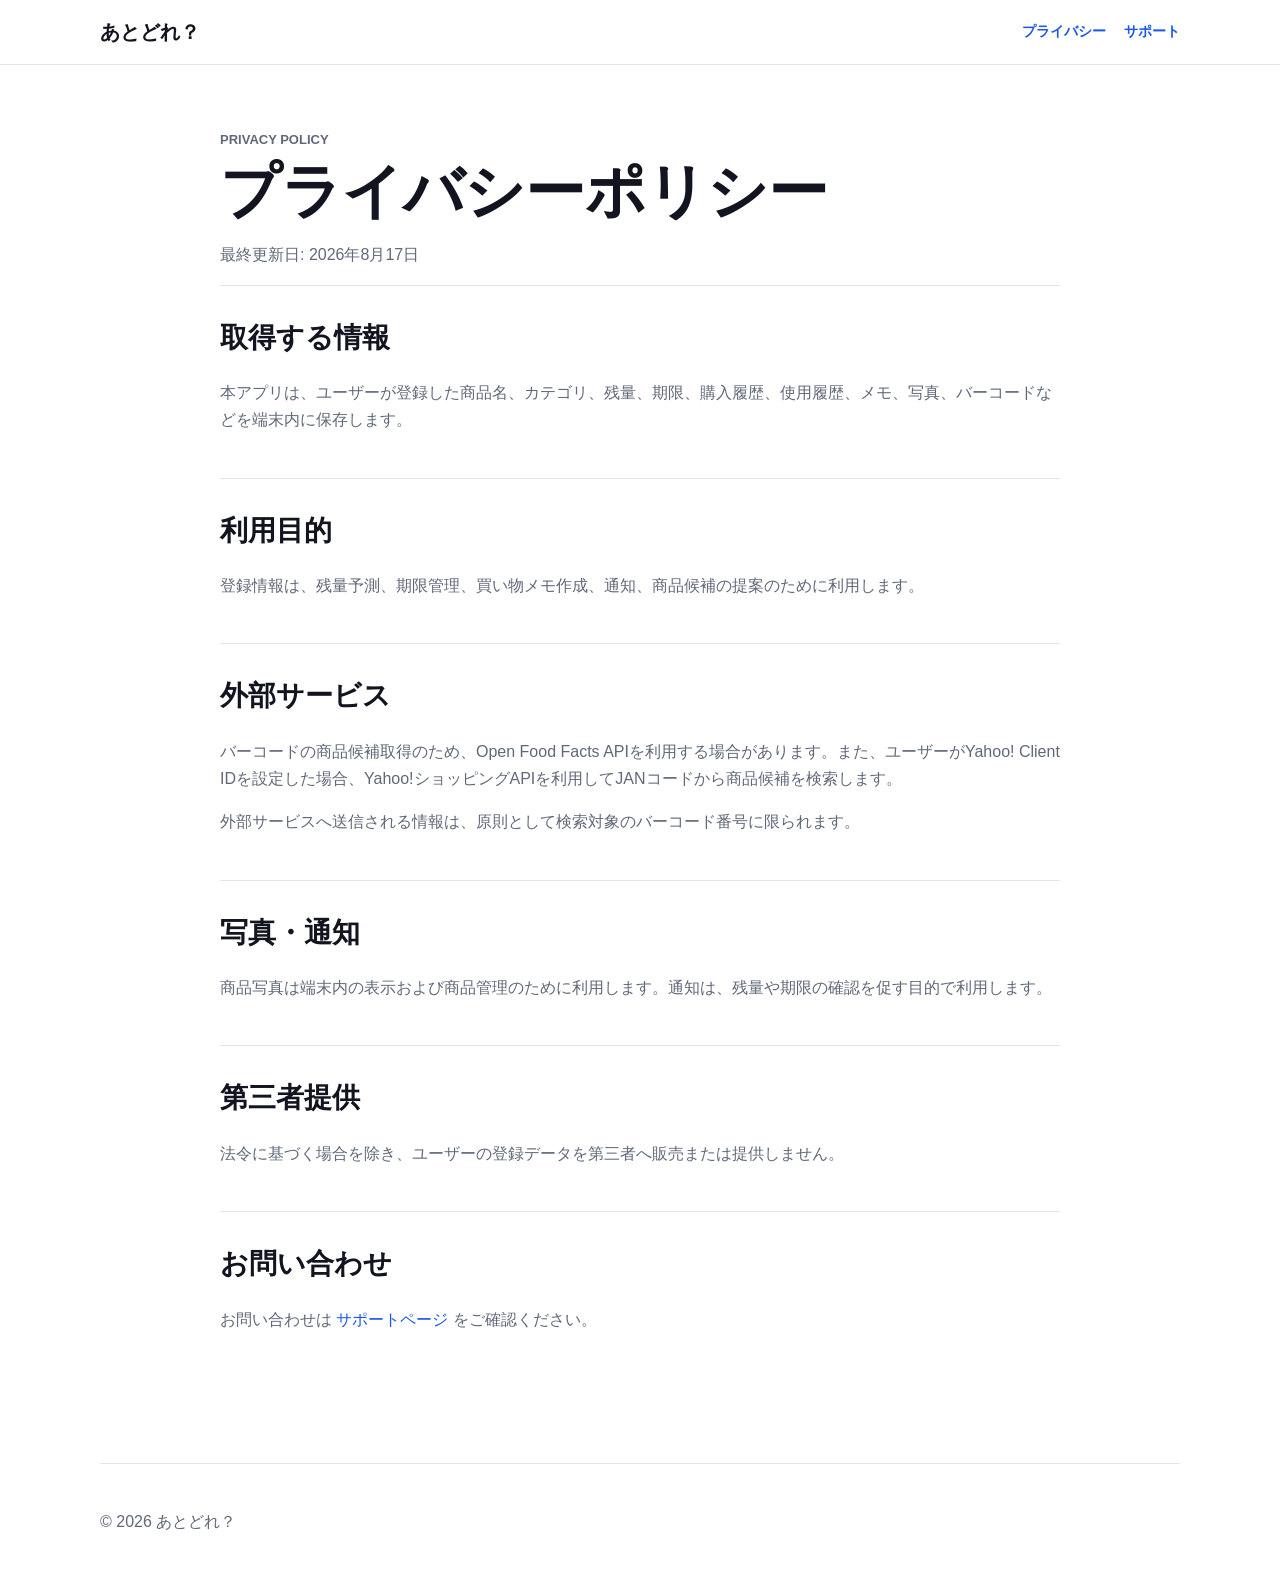
==== docs/privacy.html @ f625e5c3 "Add inventory app features and GitHub Pages site" ====
<!doctype html>
<html lang="ja">
<head>
    <meta charset="utf-8">
    <meta name="viewport" content="width=device-width, initial-scale=1">
    <title>プライバシーポリシー | あとどれ？</title>
    <meta name="description" content="あとどれ？のプライバシーポリシーです。">
    <link rel="stylesheet" href="styles.css">
</head>
<body>
    <header class="site-header">
        <nav class="nav" aria-label="サイト内ナビゲーション">
            <a class="brand" href="./">あとどれ？</a>
            <div class="nav-links">
                <a href="./privacy.html">プライバシー</a>
                <a href="./support.html">サポート</a>
            </div>
        </nav>
    </header>

    <main class="document">
        <p class="eyebrow">Privacy Policy</p>
        <h1>プライバシーポリシー</h1>
        <p>最終更新日: 2026年8月17日</p>

        <section>
            <h2>取得する情報</h2>
            <p>本アプリは、ユーザーが登録した商品名、カテゴリ、残量、期限、購入履歴、使用履歴、メモ、写真、バーコードなどを端末内に保存します。</p>
        </section>

        <section>
            <h2>利用目的</h2>
            <p>登録情報は、残量予測、期限管理、買い物メモ作成、通知、商品候補の提案のために利用します。</p>
        </section>

        <section>
            <h2>外部サービス</h2>
            <p>バーコードの商品候補取得のため、Open Food Facts APIを利用する場合があります。また、ユーザーがYahoo! Client IDを設定した場合、Yahoo!ショッピングAPIを利用してJANコードから商品候補を検索します。</p>
            <p>外部サービスへ送信される情報は、原則として検索対象のバーコード番号に限られます。</p>
        </section>

        <section>
            <h2>写真・通知</h2>
            <p>商品写真は端末内の表示および商品管理のために利用します。通知は、残量や期限の確認を促す目的で利用します。</p>
        </section>

        <section>
            <h2>第三者提供</h2>
            <p>法令に基づく場合を除き、ユーザーの登録データを第三者へ販売または提供しません。</p>
        </section>

        <section>
            <h2>お問い合わせ</h2>
            <p>お問い合わせは <a href="./support.html">サポートページ</a> をご確認ください。</p>
        </section>
    </main>

    <footer class="footer">
        <p>&copy; 2026 あとどれ？</p>
    </footer>
</body>
</html>
---- docs/styles.css ----
:root {
    color-scheme: light;
    --ink: #12151f;
    --muted: #606879;
    --line: #dfe4ee;
    --surface: #f7f9fc;
    --accent: #1957e8;
    --accent-soft: #e9efff;
    --green: #1f8f55;
    --orange: #d46b08;
}

* {
    box-sizing: border-box;
}

body {
    margin: 0;
    font-family: -apple-system, BlinkMacSystemFont, "Hiragino Sans", "Yu Gothic", "YuGothic", "Segoe UI", sans-serif;
    color: var(--ink);
    background: #ffffff;
    line-height: 1.7;
}

a {
    color: var(--accent);
    text-decoration: none;
}

a:hover {
    text-decoration: underline;
}

.site-header {
    border-bottom: 1px solid var(--line);
    background: rgba(255, 255, 255, 0.92);
    position: sticky;
    top: 0;
    backdrop-filter: blur(14px);
    z-index: 10;
}

.nav {
    width: min(1080px, calc(100% - 32px));
    margin: 0 auto;
    min-height: 64px;
    display: flex;
    align-items: center;
    justify-content: space-between;
    gap: 20px;
}

.brand {
    color: var(--ink);
    font-weight: 800;
    font-size: 20px;
}

.nav-links {
    display: flex;
    gap: 18px;
    font-weight: 650;
    font-size: 14px;
}

.hero {
    width: min(1080px, calc(100% - 32px));
    margin: 0 auto;
    min-height: calc(100vh - 64px);
    display: grid;
    grid-template-columns: minmax(0, 1.05fr) minmax(280px, 0.95fr);
    gap: 48px;
    align-items: center;
    padding: 56px 0;
}

.eyebrow {
    margin: 0 0 10px;
    color: var(--accent);
    font-weight: 800;
    letter-spacing: 0;
    text-transform: uppercase;
    font-size: 13px;
}

h1 {
    margin: 0 0 18px;
    font-size: clamp(44px, 7vw, 82px);
    line-height: 1.04;
    letter-spacing: 0;
}

.lead {
    margin: 0;
    color: var(--muted);
    font-size: 20px;
    max-width: 620px;
}

.actions {
    display: flex;
    flex-wrap: wrap;
    gap: 12px;
    margin-top: 32px;
}

.button {
    display: inline-flex;
    align-items: center;
    justify-content: center;
    min-height: 44px;
    padding: 0 18px;
    border-radius: 8px;
    font-weight: 750;
    border: 1px solid var(--line);
}

.button.primary {
    color: #ffffff;
    background: var(--accent);
    border-color: var(--accent);
}

.button.secondary {
    color: var(--ink);
    background: #ffffff;
}

.app-preview {
    display: flex;
    justify-content: center;
}

.phone {
    width: min(330px, 100%);
    border: 1px solid #cfd6e4;
    border-radius: 34px;
    padding: 14px;
    background: #111827;
    box-shadow: 0 24px 80px rgba(17, 24, 39, 0.18);
}

.phone-top {
    width: 84px;
    height: 6px;
    border-radius: 99px;
    background: #303949;
    margin: 0 auto 14px;
}

.screen {
    min-height: 470px;
    border-radius: 24px;
    background: #ffffff;
    padding: 22px;
    display: grid;
    align-content: start;
    gap: 14px;
}

.summary-row,
.item {
    border: 1px solid var(--line);
    border-radius: 8px;
    padding: 14px;
    display: flex;
    justify-content: space-between;
    gap: 14px;
}

.summary-row {
    background: var(--accent-soft);
    color: var(--accent);
}

.item.critical b {
    color: #c62828;
}

.item.soon b {
    color: var(--orange);
}

.item.fine b {
    color: var(--green);
}

.section {
    width: min(1080px, calc(100% - 32px));
    margin: 0 auto;
    padding: 72px 0;
}

.section.muted {
    width: 100%;
    padding: 56px max(16px, calc((100% - 1080px) / 2));
    background: var(--surface);
    border-top: 1px solid var(--line);
    border-bottom: 1px solid var(--line);
}

.section h2,
.document h2 {
    margin: 0 0 18px;
    font-size: 28px;
    letter-spacing: 0;
}

.feature-grid {
    display: grid;
    grid-template-columns: repeat(4, minmax(0, 1fr));
    gap: 16px;
}

.feature-grid article {
    border: 1px solid var(--line);
    border-radius: 8px;
    padding: 18px;
    background: #ffffff;
}

.feature-grid h3 {
    margin: 0 0 8px;
    font-size: 18px;
}

.feature-grid p,
.section p,
.document p {
    color: var(--muted);
}

.document {
    width: min(840px, calc(100% - 32px));
    margin: 0 auto;
    padding: 64px 0 86px;
}

.document h1 {
    font-size: clamp(38px, 6vw, 60px);
}

.document section {
    padding: 28px 0;
    border-top: 1px solid var(--line);
}

.document h3 {
    margin: 22px 0 4px;
}

.footer {
    width: min(1080px, calc(100% - 32px));
    margin: 0 auto;
    padding: 28px 0 40px;
    color: var(--muted);
    border-top: 1px solid var(--line);
}

@media (max-width: 760px) {
    .hero {
        grid-template-columns: 1fr;
        min-height: auto;
        padding-top: 42px;
    }

    .feature-grid {
        grid-template-columns: 1fr;
    }

    .nav {
        align-items: flex-start;
        flex-direction: column;
        padding: 14px 0;
        gap: 8px;
    }

    .screen {
        min-height: 380px;
    }
}
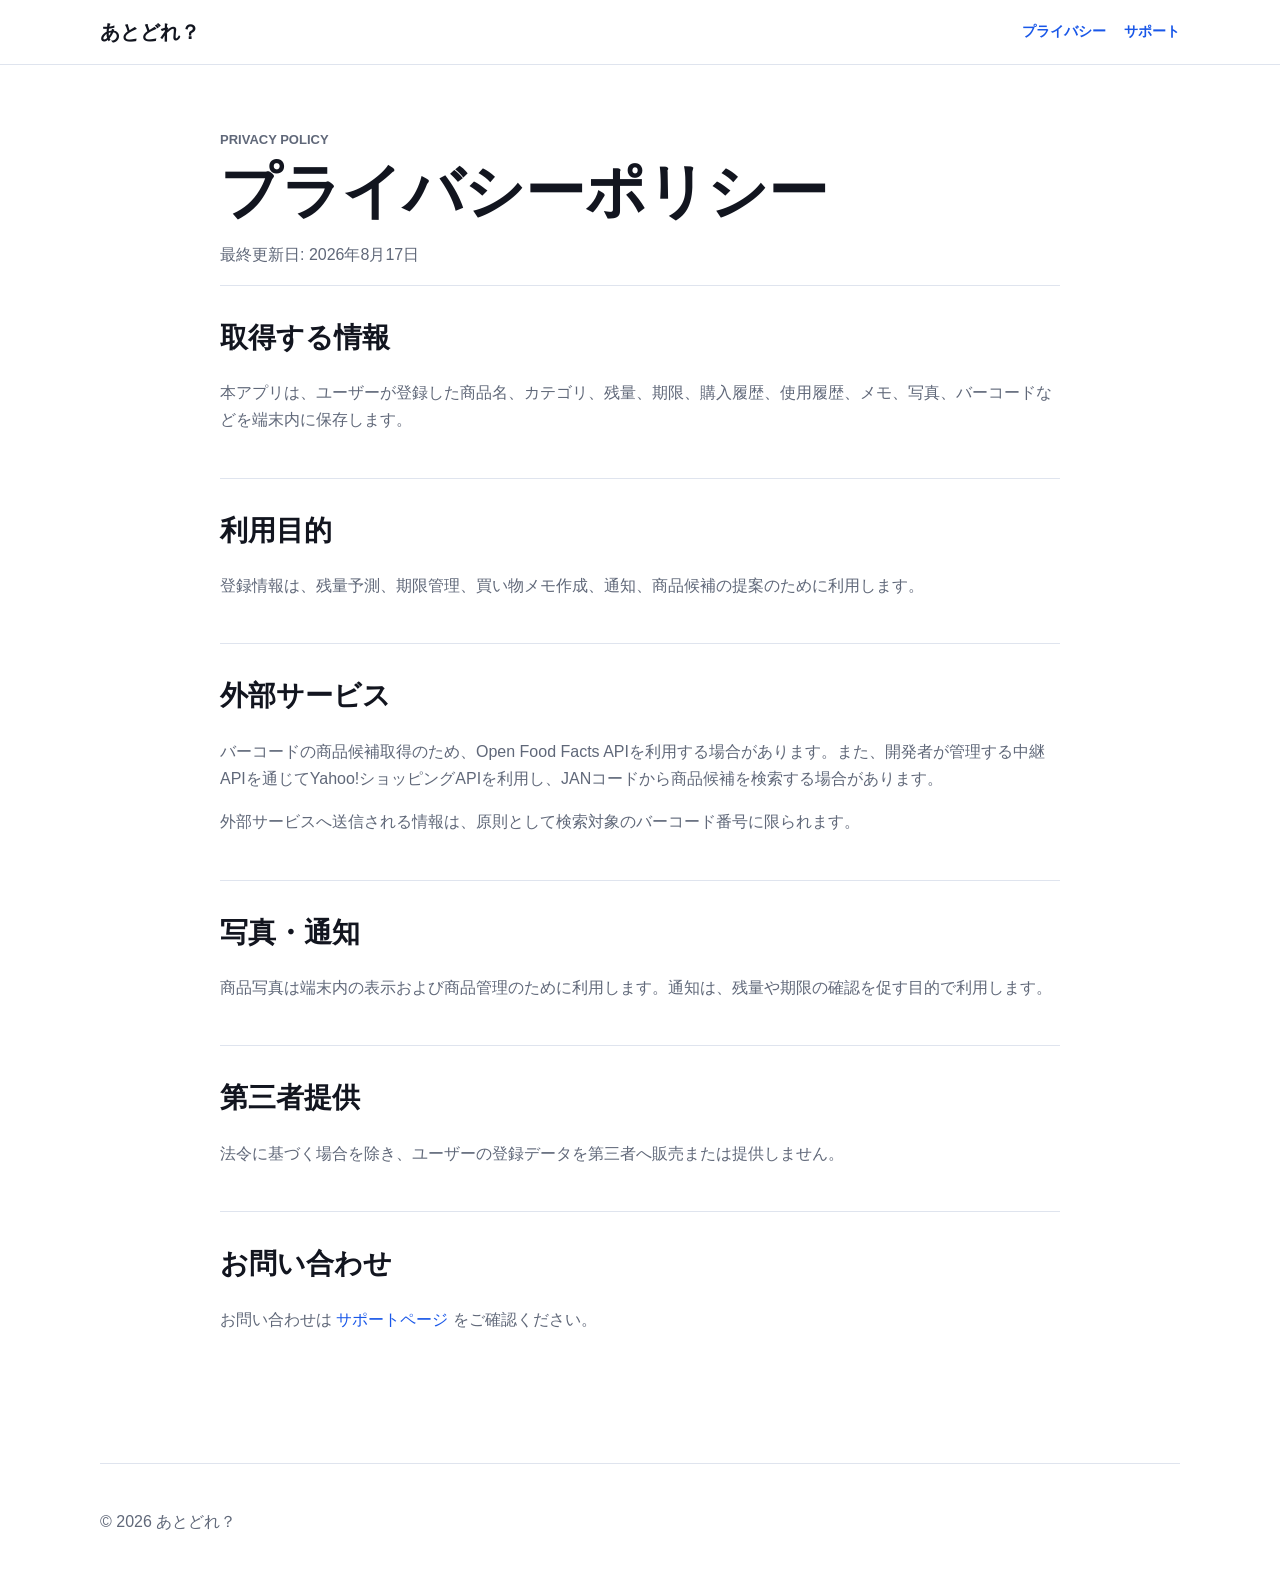
==== commit e2e5cca4: "Add Yahoo barcode proxy integration" ====
--- a/docs/privacy.html
+++ b/docs/privacy.html
@@ -35,7 +35,7 @@
 
         <section>
             <h2>外部サービス</h2>
-            <p>バーコードの商品候補取得のため、Open Food Facts APIを利用する場合があります。また、ユーザーがYahoo! Client IDを設定した場合、Yahoo!ショッピングAPIを利用してJANコードから商品候補を検索します。</p>
+            <p>バーコードの商品候補取得のため、Open Food Facts APIを利用する場合があります。また、開発者が管理する中継APIを通じてYahoo!ショッピングAPIを利用し、JANコードから商品候補を検索する場合があります。</p>
             <p>外部サービスへ送信される情報は、原則として検索対象のバーコード番号に限られます。</p>
         </section>
 
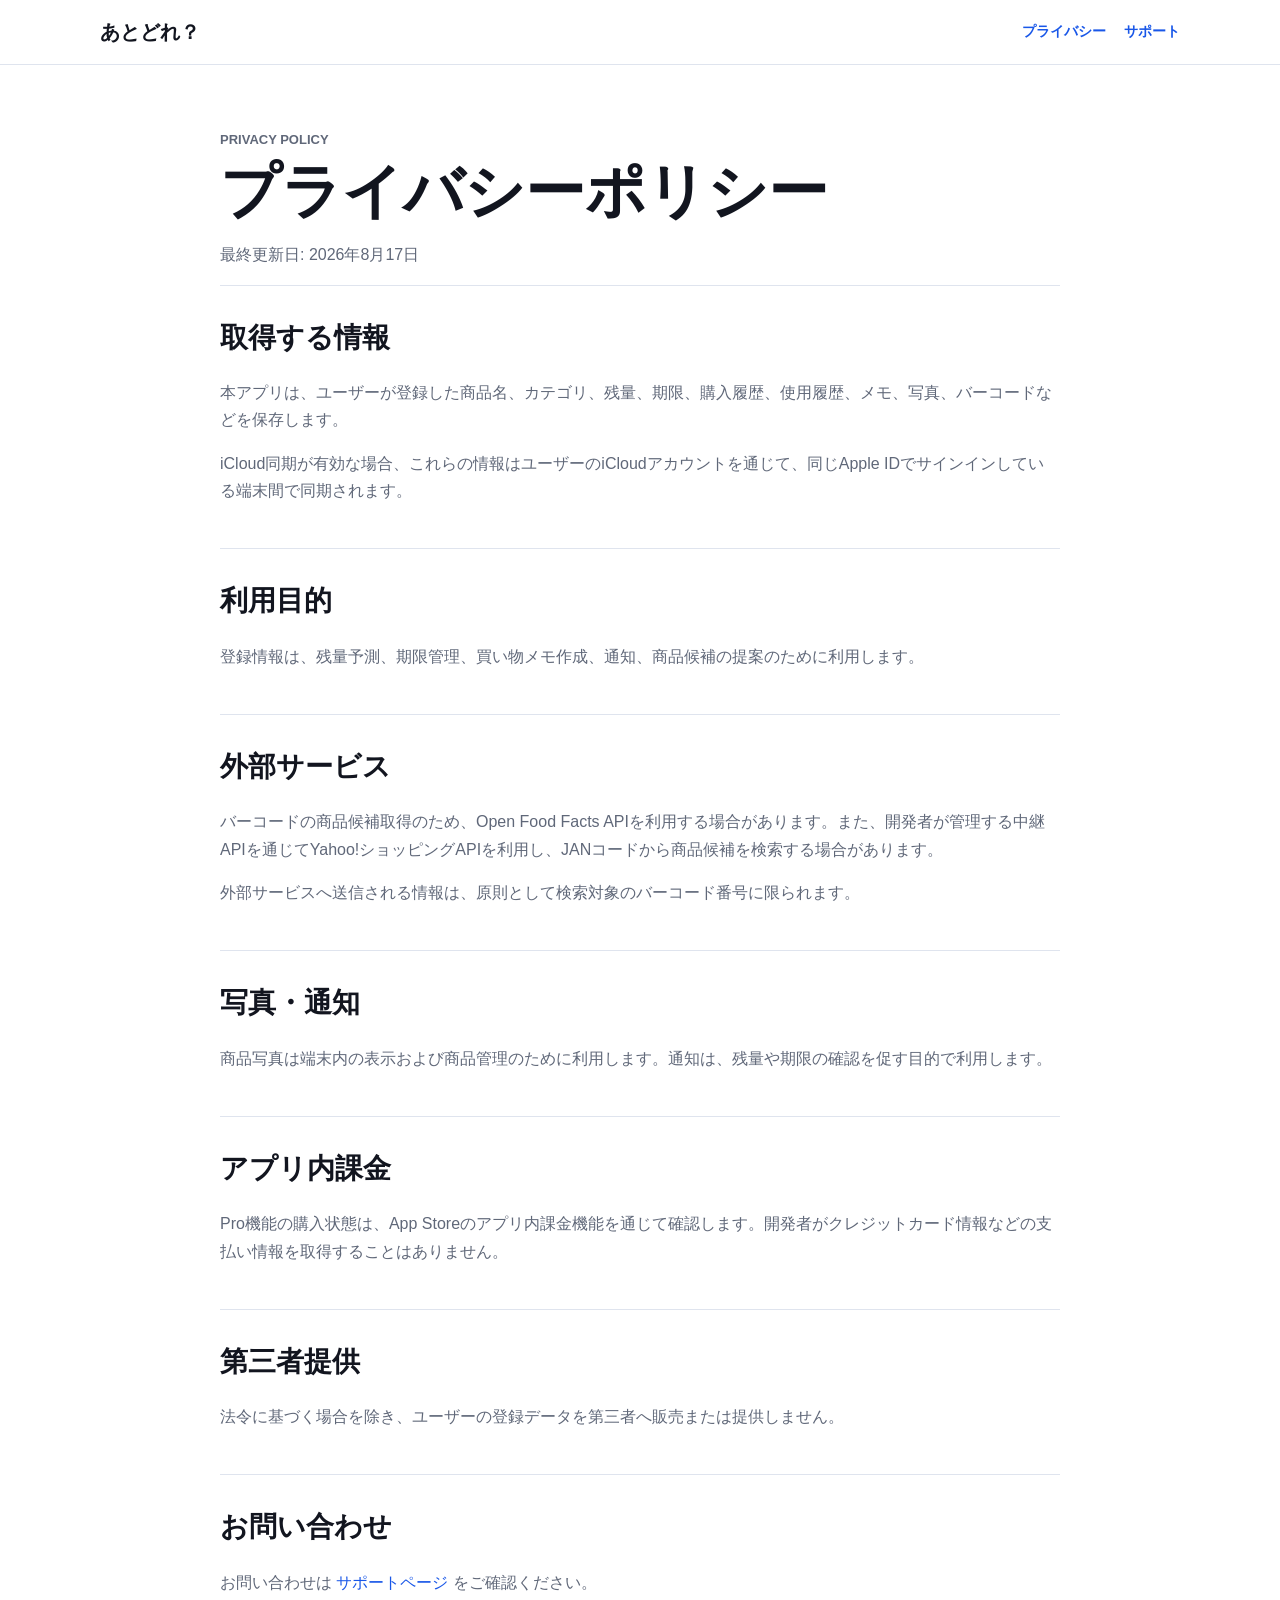
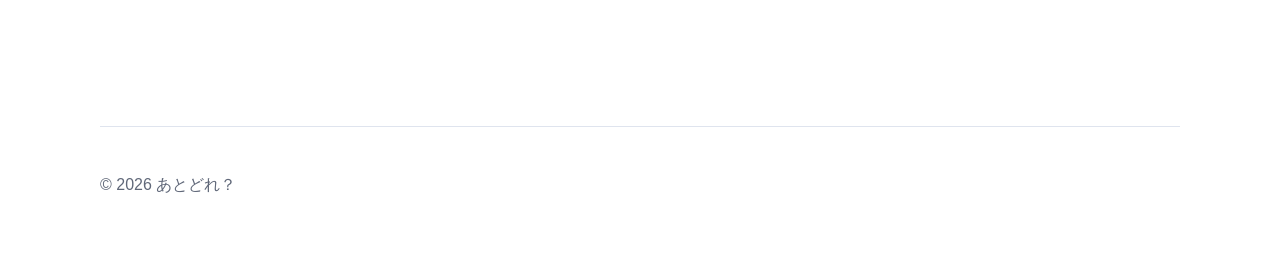
==== commit 5aa9328a: "Implement StoreKit and CloudKit release setup" ====
--- a/docs/privacy.html
+++ b/docs/privacy.html
@@ -25,7 +25,8 @@
 
         <section>
             <h2>取得する情報</h2>
-            <p>本アプリは、ユーザーが登録した商品名、カテゴリ、残量、期限、購入履歴、使用履歴、メモ、写真、バーコードなどを端末内に保存します。</p>
+            <p>本アプリは、ユーザーが登録した商品名、カテゴリ、残量、期限、購入履歴、使用履歴、メモ、写真、バーコードなどを保存します。</p>
+            <p>iCloud同期が有効な場合、これらの情報はユーザーのiCloudアカウントを通じて、同じApple IDでサインインしている端末間で同期されます。</p>
         </section>
 
         <section>
@@ -45,6 +46,11 @@
         </section>
 
         <section>
+            <h2>アプリ内課金</h2>
+            <p>Pro機能の購入状態は、App Storeのアプリ内課金機能を通じて確認します。開発者がクレジットカード情報などの支払い情報を取得することはありません。</p>
+        </section>
+
+        <section>
             <h2>第三者提供</h2>
             <p>法令に基づく場合を除き、ユーザーの登録データを第三者へ販売または提供しません。</p>
         </section>
